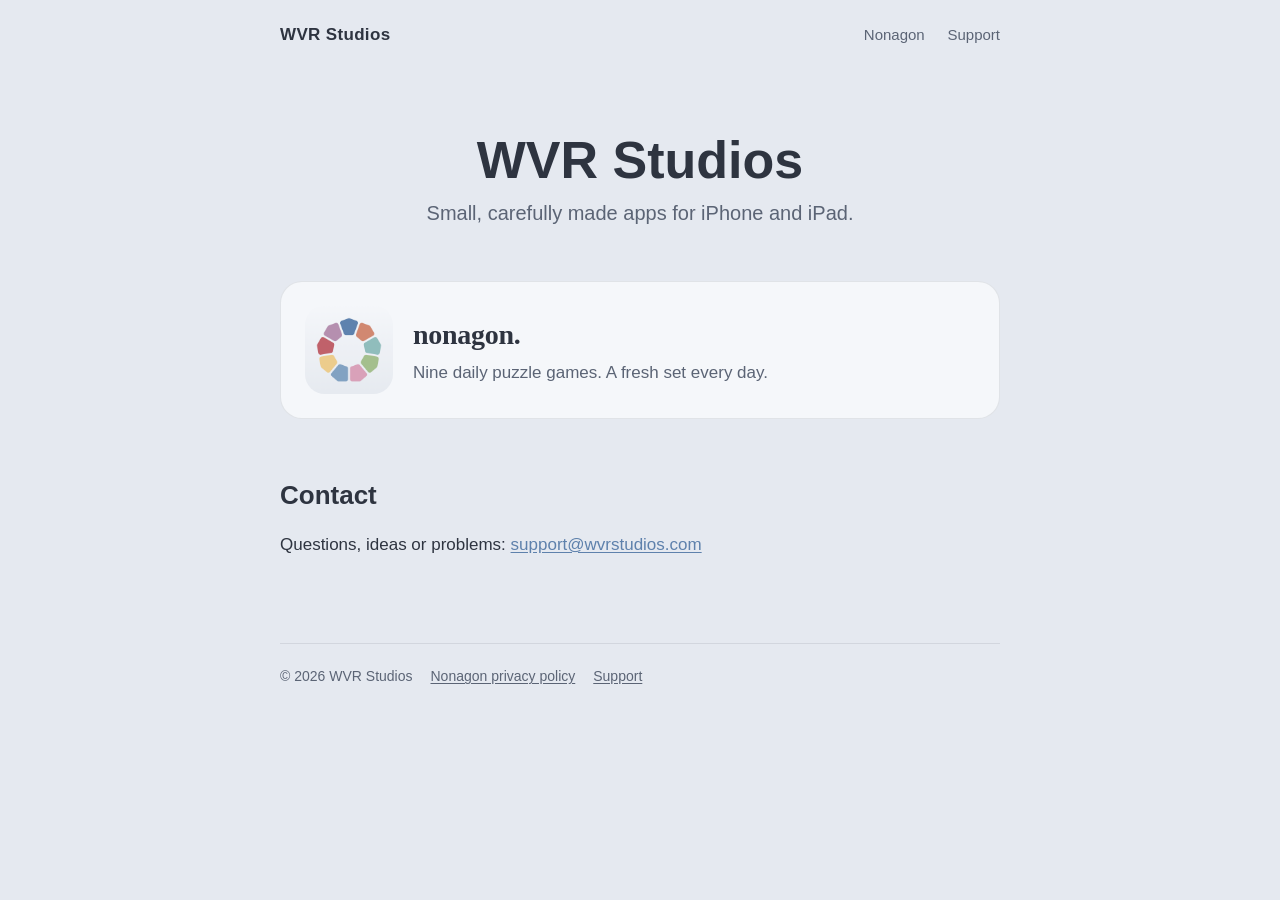
==== index.html @ e3010c03 "WVR Studios site: home, Nonagon, privacy policy and support Co-Authored-By: Claude Opus 5.5 (1M cont" ====
<!doctype html>
<html lang="en-GB">
<head>
  <meta charset="utf-8">
  <meta name="viewport" content="width=device-width, initial-scale=1">
  <title>WVR Studios</title>
  <meta name="description" content="WVR Studios makes small, carefully made apps for iPhone and iPad.">
  <link rel="icon" href="/assets/favicon.png">
  <link rel="apple-touch-icon" href="/assets/apple-touch-icon.png">
  <link rel="stylesheet" href="/assets/style.css">
</head>
<body>
  <div class="wrap">
    <header class="site">
      <a class="brand" href="/">WVR Studios</a>
      <nav>
        <a href="/nonagon/">Nonagon</a>
        <a href="/support/">Support</a>
      </nav>
    </header>

    <div class="hero">
      <h1>WVR Studios</h1>
      <p class="lede">Small, carefully made apps for iPhone and iPad.</p>
    </div>

    <section>
      <a class="card app-card" href="/nonagon/">
        <img src="/assets/nonagon-icon.png" alt="">
        <div>
          <h3 class="wordmark">nonagon.</h3>
          <p>Nine daily puzzle games. A fresh set every day.</p>
        </div>
      </a>
    </section>

    <section>
      <h2>Contact</h2>
      <p>Questions, ideas or problems: <a href="mailto:support@wvrstudios.com">support@wvrstudios.com</a></p>
    </section>

    <footer class="site">
      <span>© 2026 WVR Studios</span>
      <a href="/nonagon/privacy/">Nonagon privacy policy</a>
      <a href="/support/">Support</a>
    </footer>
  </div>
</body>
</html>
---- assets/style.css ----
/* colours from Nonagon's Frost theme, after Nord */
:root {
  --bg: #E5E9F0;
  --surface: #F5F7FA;
  --text: #2E3440;
  --muted: #5B6475;
  --accent: #5E81AC;
  --line: rgba(46, 52, 64, 0.1);

  --tumbler: #5E81AC;
  --beam: #D08770;
  --tens: #8FBCBB;
  --cipher: #A3BE8C;
  --shift: #D8A0B8;
  --sonar: #81A1C1;
  --balance: #EBCB8B;
  --pop: #BF616A;
  --orbit: #B48EAD;

  color-scheme: light dark;
}

@media (prefers-color-scheme: dark) {
  :root {
    --bg: #2E3440;
    --surface: #3B4252;
    --text: #ECEFF4;
    --muted: #AEB6C4;
    --accent: #88A4C8;
    --line: rgba(236, 239, 244, 0.1);
  }
}

* { box-sizing: border-box; }

html { -webkit-text-size-adjust: 100%; }

body {
  margin: 0;
  background: var(--bg);
  color: var(--text);
  font: 17px/1.55 -apple-system, BlinkMacSystemFont, "SF Pro Text", "Segoe UI", Roboto, Helvetica, Arial, sans-serif;
}

a { color: var(--accent); text-underline-offset: 2px; }

.wrap { max-width: 760px; margin: 0 auto; padding: 0 20px; }

header.site {
  display: flex;
  align-items: center;
  justify-content: space-between;
  padding: 22px 0;
}

header.site .brand {
  font-weight: 600;
  letter-spacing: 0.02em;
  color: var(--text);
  text-decoration: none;
}

header.site nav a {
  margin-left: 18px;
  color: var(--muted);
  text-decoration: none;
  font-size: 15px;
}

header.site nav a:hover { color: var(--text); }

/* the app's word mark: lowercase New York semibold */
.wordmark {
  font-family: ui-serif, "New York", Georgia, serif;
  font-weight: 600;
  letter-spacing: -0.01em;
}

.hero { text-align: center; padding: 40px 0 24px; }
.hero img.icon { width: 128px; height: 128px; border-radius: 28px; box-shadow: 0 10px 30px rgba(46, 52, 64, 0.18); }
.hero h1 { font-size: 52px; line-height: 1.1; margin: 22px 0 8px; }
.hero p.lede { font-size: 20px; color: var(--muted); margin: 0 auto; max-width: 30em; }

.badge {
  display: inline-block;
  margin-top: 26px;
  padding: 11px 22px;
  border-radius: 999px;
  background: var(--accent);
  color: #fff;
  font-weight: 600;
  text-decoration: none;
}

.badge.soon { background: var(--surface); color: var(--muted); border: 1px solid var(--line); }

section { padding: 28px 0; }
section h2 { font-size: 26px; margin: 0 0 14px; }

.card {
  background: var(--surface);
  border: 1px solid var(--line);
  border-radius: 22px;
  padding: 24px;
}

.games {
  display: grid;
  grid-template-columns: repeat(3, 1fr);
  gap: 12px;
}

.game {
  background: var(--surface);
  border: 1px solid var(--line);
  border-radius: 18px;
  padding: 16px;
  border-top: 5px solid var(--c);
}

.game h3 { margin: 0 0 4px; font-size: 18px; }
.game p { margin: 0; color: var(--muted); font-size: 15px; line-height: 1.4; }

.features { list-style: none; padding: 0; margin: 0; display: grid; gap: 12px; }
.features li { display: flex; gap: 12px; align-items: baseline; }
.features li::before { content: ""; flex: none; width: 10px; height: 10px; border-radius: 3px; background: var(--accent); transform: translateY(-1px); }

.app-card { display: flex; gap: 20px; align-items: center; text-decoration: none; color: inherit; }
.app-card img { width: 88px; height: 88px; border-radius: 20px; flex: none; }
.app-card h3 { margin: 0; font-size: 28px; }
.app-card p { margin: 4px 0 0; color: var(--muted); }

article h1 { font-size: 36px; line-height: 1.15; margin: 16px 0 8px; }
article .updated { color: var(--muted); margin: 0 0 24px; }
article h2 { font-size: 21px; margin: 30px 0 8px; }
article p, article li { color: var(--text); }

footer.site {
  border-top: 1px solid var(--line);
  margin-top: 40px;
  padding: 22px 0 40px;
  color: var(--muted);
  font-size: 14px;
  display: flex;
  flex-wrap: wrap;
  gap: 8px 18px;
}

footer.site a { color: var(--muted); }

@media (max-width: 620px) {
  .games { grid-template-columns: repeat(2, 1fr); }
  .hero h1 { font-size: 42px; }
  header.site nav a { margin-left: 12px; }
}
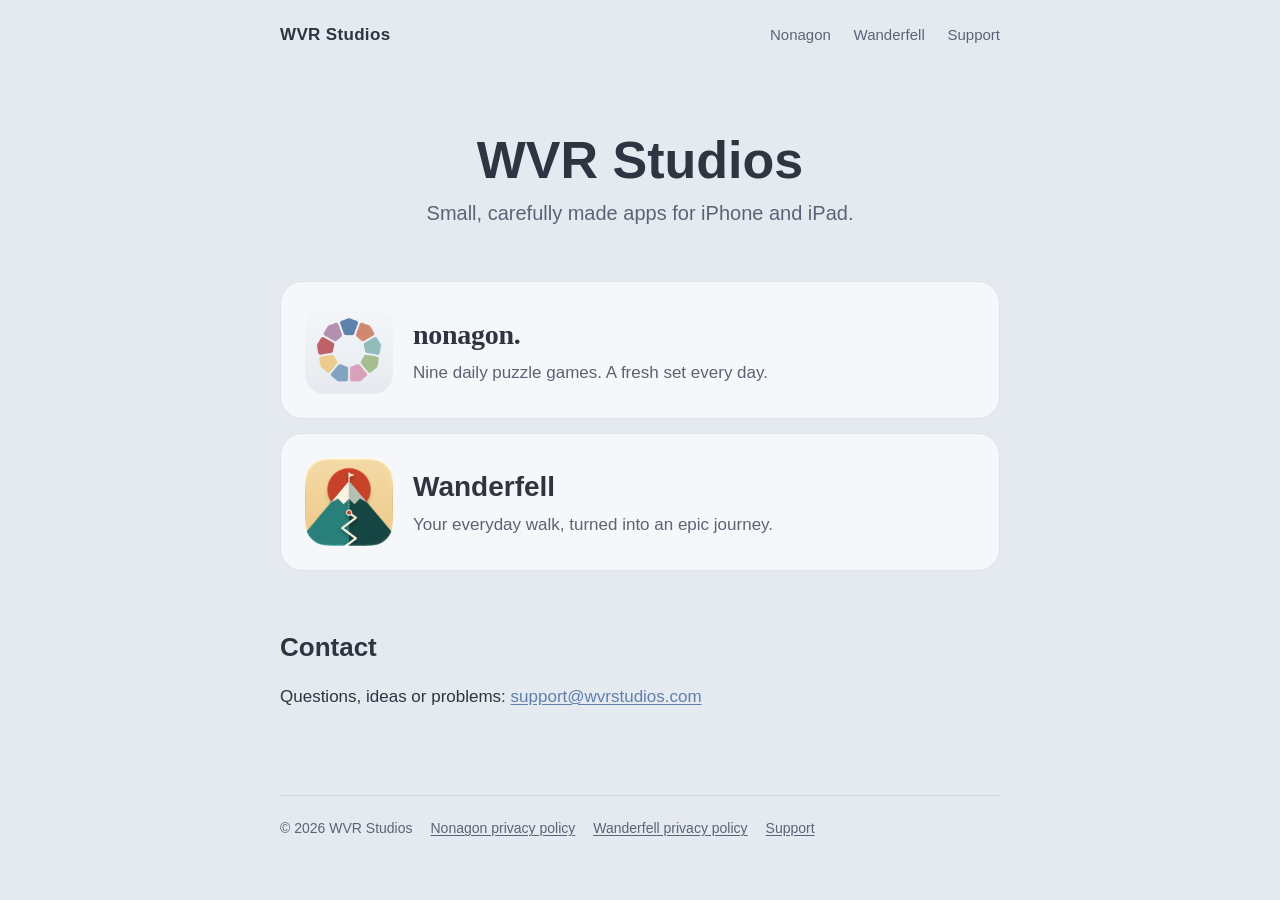
==== commit 86638af6: "Wanderfell: app page, privacy policy, press kit and support FAQ Adds /wanderfell/, /wanderfell/priva" ====
--- a/index.html
+++ b/index.html
@@ -15,6 +15,7 @@
       <a class="brand" href="/">WVR Studios</a>
       <nav>
         <a href="/nonagon/">Nonagon</a>
+        <a href="/wanderfell/">Wanderfell</a>
         <a href="/support/">Support</a>
       </nav>
     </header>
@@ -24,12 +25,19 @@
       <p class="lede">Small, carefully made apps for iPhone and iPad.</p>
     </div>
 
-    <section>
+    <section class="app-list">
       <a class="card app-card" href="/nonagon/">
         <img src="/assets/nonagon-icon.png" alt="">
         <div>
           <h3 class="wordmark">nonagon.</h3>
           <p>Nine daily puzzle games. A fresh set every day.</p>
+        </div>
+      </a>
+      <a class="card app-card" href="/wanderfell/">
+        <img src="/assets/wanderfell-icon.png" alt="">
+        <div>
+          <h3>Wanderfell</h3>
+          <p>Your everyday walk, turned into an epic journey.</p>
         </div>
       </a>
     </section>
@@ -42,6 +50,7 @@
     <footer class="site">
       <span>© 2026 WVR Studios</span>
       <a href="/nonagon/privacy/">Nonagon privacy policy</a>
+      <a href="/wanderfell/privacy/">Wanderfell privacy policy</a>
       <a href="/support/">Support</a>
     </footer>
   </div>
--- a/assets/style.css
+++ b/assets/style.css
@@ -125,6 +125,7 @@
 .features li { display: flex; gap: 12px; align-items: baseline; }
 .features li::before { content: ""; flex: none; width: 10px; height: 10px; border-radius: 3px; background: var(--accent); transform: translateY(-1px); }
 
+.app-list { display: grid; gap: 14px; }
 .app-card { display: flex; gap: 20px; align-items: center; text-decoration: none; color: inherit; }
 .app-card img { width: 88px; height: 88px; border-radius: 20px; flex: none; }
 .app-card h3 { margin: 0; font-size: 28px; }
@@ -153,3 +154,48 @@
   .hero h1 { font-size: 42px; }
   header.site nav a { margin-left: 12px; }
 }
+
+/* wanderfell: widget renders, cropped to the card with its corners cut by css */
+.widgets {
+  display: grid;
+  grid-template-columns: repeat(2, 1fr);
+  gap: 14px;
+}
+
+.widgets figure, .split figure { margin: 0; }
+.widgets img, .split img { display: block; width: 100%; height: auto; }
+.widgets img { border-radius: 5% / 10.5%; }
+.widgets figcaption, .split figcaption { margin-top: 6px; color: var(--muted); font-size: 14px; text-align: center; }
+
+.split {
+  display: grid;
+  grid-template-columns: 1fr 300px;
+  gap: 28px;
+  align-items: center;
+}
+
+.split img { border-radius: 5%; }
+
+.looks {
+  display: grid;
+  grid-template-columns: repeat(4, 1fr);
+  gap: 12px;
+  text-align: center;
+}
+
+.looks img { width: 88px; height: 88px; border-radius: 20px; }
+.looks h3 { margin: 6px 0 0; font-size: 17px; }
+.looks p { margin: 0; color: var(--muted); font-size: 14px; }
+
+.app-heading { display: flex; align-items: center; gap: 12px; margin-top: 44px; font-size: 26px; }
+.app-heading img { width: 44px; height: 44px; border-radius: 10px; }
+.app-heading + h2 { margin-top: 18px; }
+
+.press-downloads { list-style: none; padding: 0; margin: 0; display: grid; gap: 8px; }
+
+@media (max-width: 620px) {
+  .widgets { grid-template-columns: 1fr; }
+  .split { grid-template-columns: 1fr; }
+  .split figure { max-width: 320px; margin: 0 auto; }
+  .looks { grid-template-columns: repeat(2, 1fr); row-gap: 20px; }
+}
